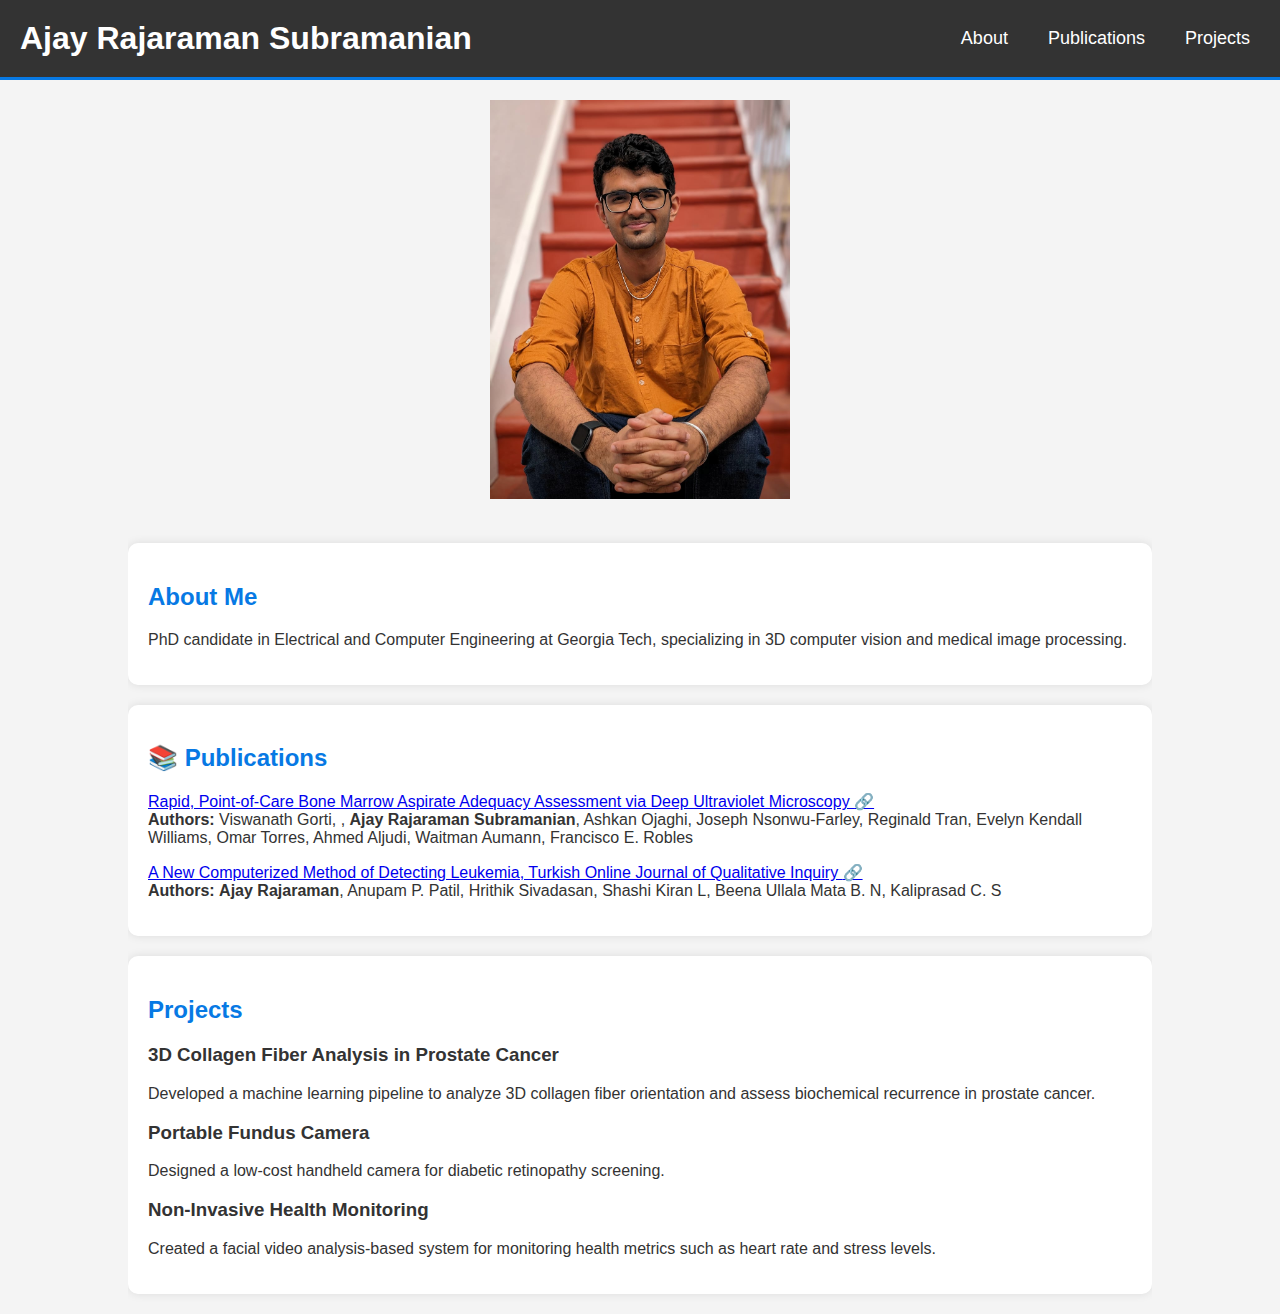
==== index.html @ 8e699221 "Update index.html" ====
<!DOCTYPE html>
<html lang="en">
<head>
    <meta charset="UTF-8">
    <meta name="viewport" content="width=device-width, initial-scale=1.0">
    <title>Ajay Rajaraman Subramanian</title>
    <style>
        body {
            font-family: Arial, sans-serif;
            margin: 0;
            padding: 0;
            background-color: #f4f4f4;
            color: #333;
        }
        .container {
            width: 80%;
            margin: auto;
            overflow: hidden;
        }
        header {
            background: #333;
            color: #fff;
            padding: 20px;
            border-bottom: #0779e4 3px solid;
            display: flex;
            justify-content: space-between;
            align-items: center;
        }
        header h1 {
            margin: 0;
        }
        .nav {
            display: flex;
            gap: 20px;
        }
        .nav a {
            color: #fff;
            text-decoration: none;
            font-size: 18px;
            padding: 5px 10px;
            border-radius: 5px;
        }
        .nav a:hover {
            background: #0779e4;
        }
        .profile {
            text-align: center;
            padding: 20px;
        }
        .profile img {
            width: 300px;
            height: auto;
            border-radius: 0;
        }
        .section {
            padding: 20px;
            background: white;
            margin: 20px 0;
            border-radius: 10px;
            box-shadow: 0px 0px 10px rgba(0, 0, 0, 0.1);
        }
        h2 {
            color: #0779e4;
        }
    </style>
</head>
<body>
    <header>
        <h1>Ajay Rajaraman Subramanian</h1>
        <nav class="nav">
            <a href="#about">About</a>
            <a href="#publications">Publications</a>
            <a href="#projects">Projects</a>
        </nav>
    </header>
    
    <div class="container">
        <div class="profile">
            <img src="Ajay photo.jpg" alt="Ajay Rajaraman">
        </div>
        
        <div id="about" class="section">
            <h2>About Me</h2>
            <p>PhD candidate in Electrical and Computer Engineering at Georgia Tech, specializing in 3D computer vision and medical image processing.</p>
        </div>
        
        <div id="publications" class="section">
    <h2>📚 Publications</h2>
    <div class="publication">
        <p>
            
            <a href="https://www.sciencedirect.com/science/article/pii/S0023683725000121" target="_blank">
                Rapid, Point-of-Care Bone Marrow Aspirate Adequacy Assessment via Deep Ultraviolet Microscopy
                <span class="icon">🔗</span>
            </a><br>
            <strong>Authors:</strong> Viswanath Gorti, , <strong>Ajay Rajaraman Subramanian</strong>, Ashkan Ojaghi, Joseph Nsonwu-Farley, Reginald Tran, Evelyn Kendall Williams, Omar Torres, Ahmed Aljudi, Waitman Aumann, Francisco E. Robles
        </p>
    </div>
    <div class="publication">
        <p>
            <a href="https://www.tojqi.net/index.php/journal/article/view/7413" target="_blank">
                A New Computerized Method of Detecting Leukemia, Turkish Online Journal of Qualitative Inquiry
                <span class="icon">🔗</span>
            </a><br>
            <strong>Authors:</strong> <strong>Ajay Rajaraman</strong>, Anupam P. Patil, Hrithik Sivadasan, Shashi Kiran L, Beena Ullala Mata B. N, Kaliprasad C. S
        </p>
    </div>
</div>

        
        <div id="projects" class="section">
            <h2>Projects</h2>
            <h3>3D Collagen Fiber Analysis in Prostate Cancer</h3>
            <p>Developed a machine learning pipeline to analyze 3D collagen fiber orientation and assess biochemical recurrence in prostate cancer.</p>
            
            <h3>Portable Fundus Camera</h3>
            <p>Designed a low-cost handheld camera for diabetic retinopathy screening.</p>
            
            <h3>Non-Invasive Health Monitoring</h3>
            <p>Created a facial video analysis-based system for monitoring health metrics such as heart rate and stress levels.</p>
        </div>
    </div>
</body>
</html>
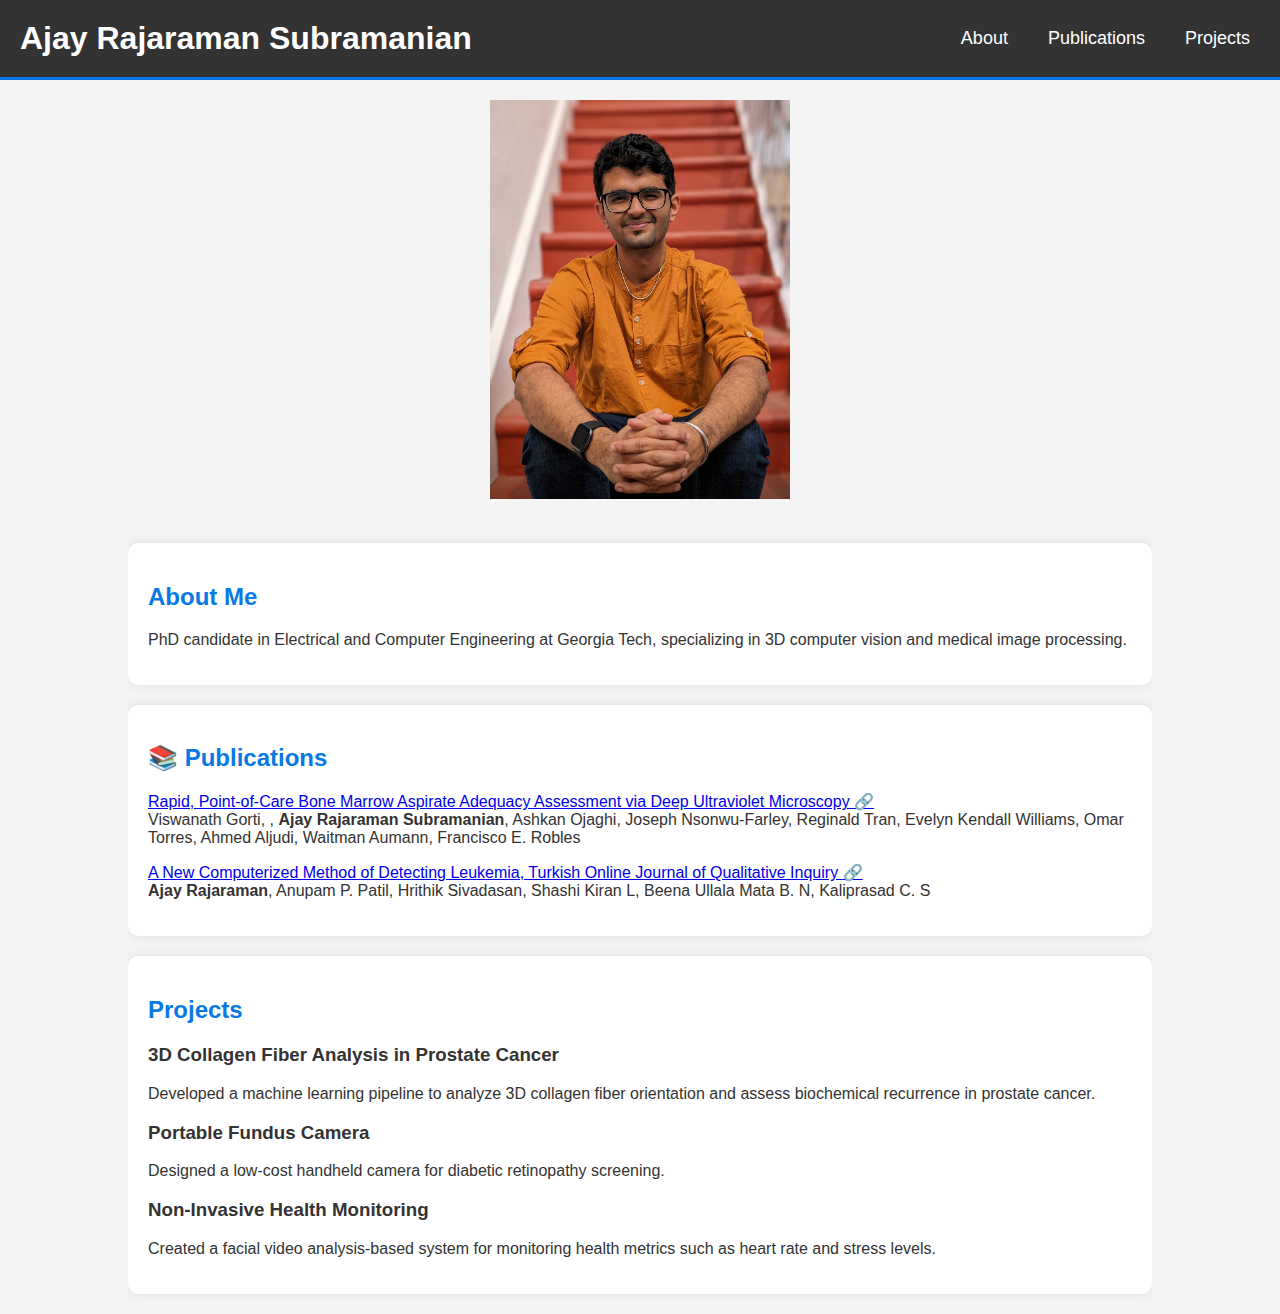
==== commit b85cd65b: "Update index.html" ====
--- a/index.html
+++ b/index.html
@@ -93,7 +93,7 @@
                 Rapid, Point-of-Care Bone Marrow Aspirate Adequacy Assessment via Deep Ultraviolet Microscopy
                 <span class="icon">🔗</span>
             </a><br>
-            <strong>Authors:</strong> Viswanath Gorti, , <strong>Ajay Rajaraman Subramanian</strong>, Ashkan Ojaghi, Joseph Nsonwu-Farley, Reginald Tran, Evelyn Kendall Williams, Omar Torres, Ahmed Aljudi, Waitman Aumann, Francisco E. Robles
+            Viswanath Gorti, , <strong>Ajay Rajaraman Subramanian</strong>, Ashkan Ojaghi, Joseph Nsonwu-Farley, Reginald Tran, Evelyn Kendall Williams, Omar Torres, Ahmed Aljudi, Waitman Aumann, Francisco E. Robles
         </p>
     </div>
     <div class="publication">
@@ -102,7 +102,7 @@
                 A New Computerized Method of Detecting Leukemia, Turkish Online Journal of Qualitative Inquiry
                 <span class="icon">🔗</span>
             </a><br>
-            <strong>Authors:</strong> <strong>Ajay Rajaraman</strong>, Anupam P. Patil, Hrithik Sivadasan, Shashi Kiran L, Beena Ullala Mata B. N, Kaliprasad C. S
+            <strong>Ajay Rajaraman</strong>, Anupam P. Patil, Hrithik Sivadasan, Shashi Kiran L, Beena Ullala Mata B. N, Kaliprasad C. S
         </p>
     </div>
 </div>
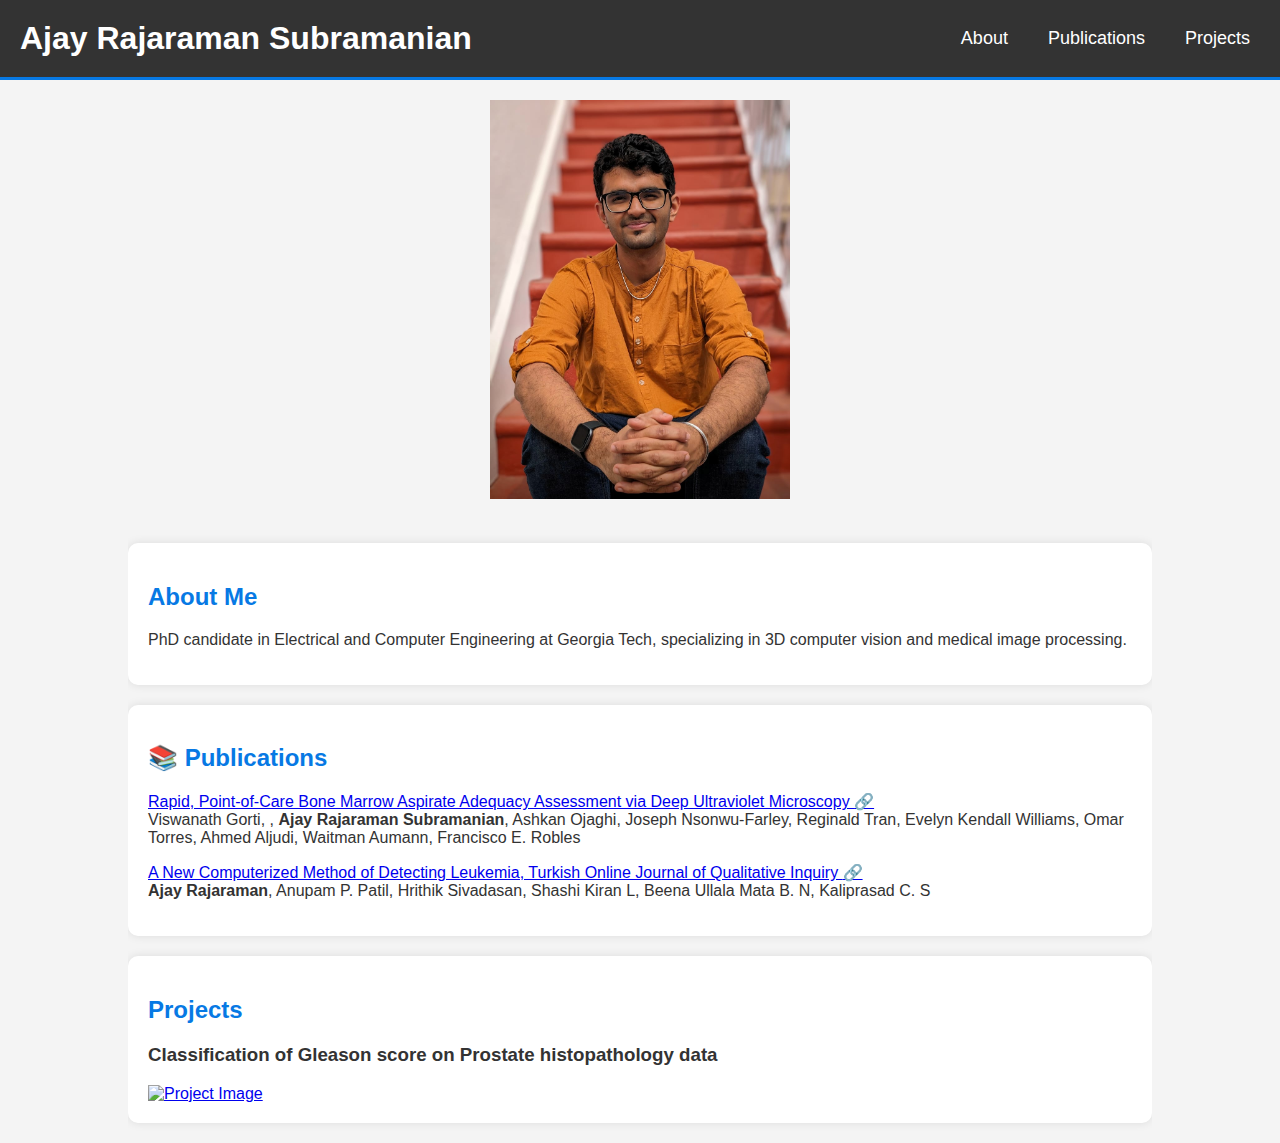
==== commit 93a9ea80: "Update index.html" ====
--- a/index.html
+++ b/index.html
@@ -109,16 +109,13 @@
 
         
         <div id="projects" class="section">
-            <h2>Projects</h2>
-            <h3>3D Collagen Fiber Analysis in Prostate Cancer</h3>
-            <p>Developed a machine learning pipeline to analyze 3D collagen fiber orientation and assess biochemical recurrence in prostate cancer.</p>
-            
-            <h3>Portable Fundus Camera</h3>
-            <p>Designed a low-cost handheld camera for diabetic retinopathy screening.</p>
-            
-            <h3>Non-Invasive Health Monitoring</h3>
-            <p>Created a facial video analysis-based system for monitoring health metrics such as heart rate and stress levels.</p>
-        </div>
+    <h2>Projects</h2>
+    
+    <h3>Classification of Gleason score on Prostate histopathology data</h3>
+    <a href="https://github.com/ajay-rajaraman-s/GLEAM-Gleason-Level-Evaluation-Assessment-Model" target="_blank">
+        <img src="project1.jpg" alt="Project Image" style="width:100%; height:auto;">
+    </a>
+</div>
     </div>
 </body>
 </html>
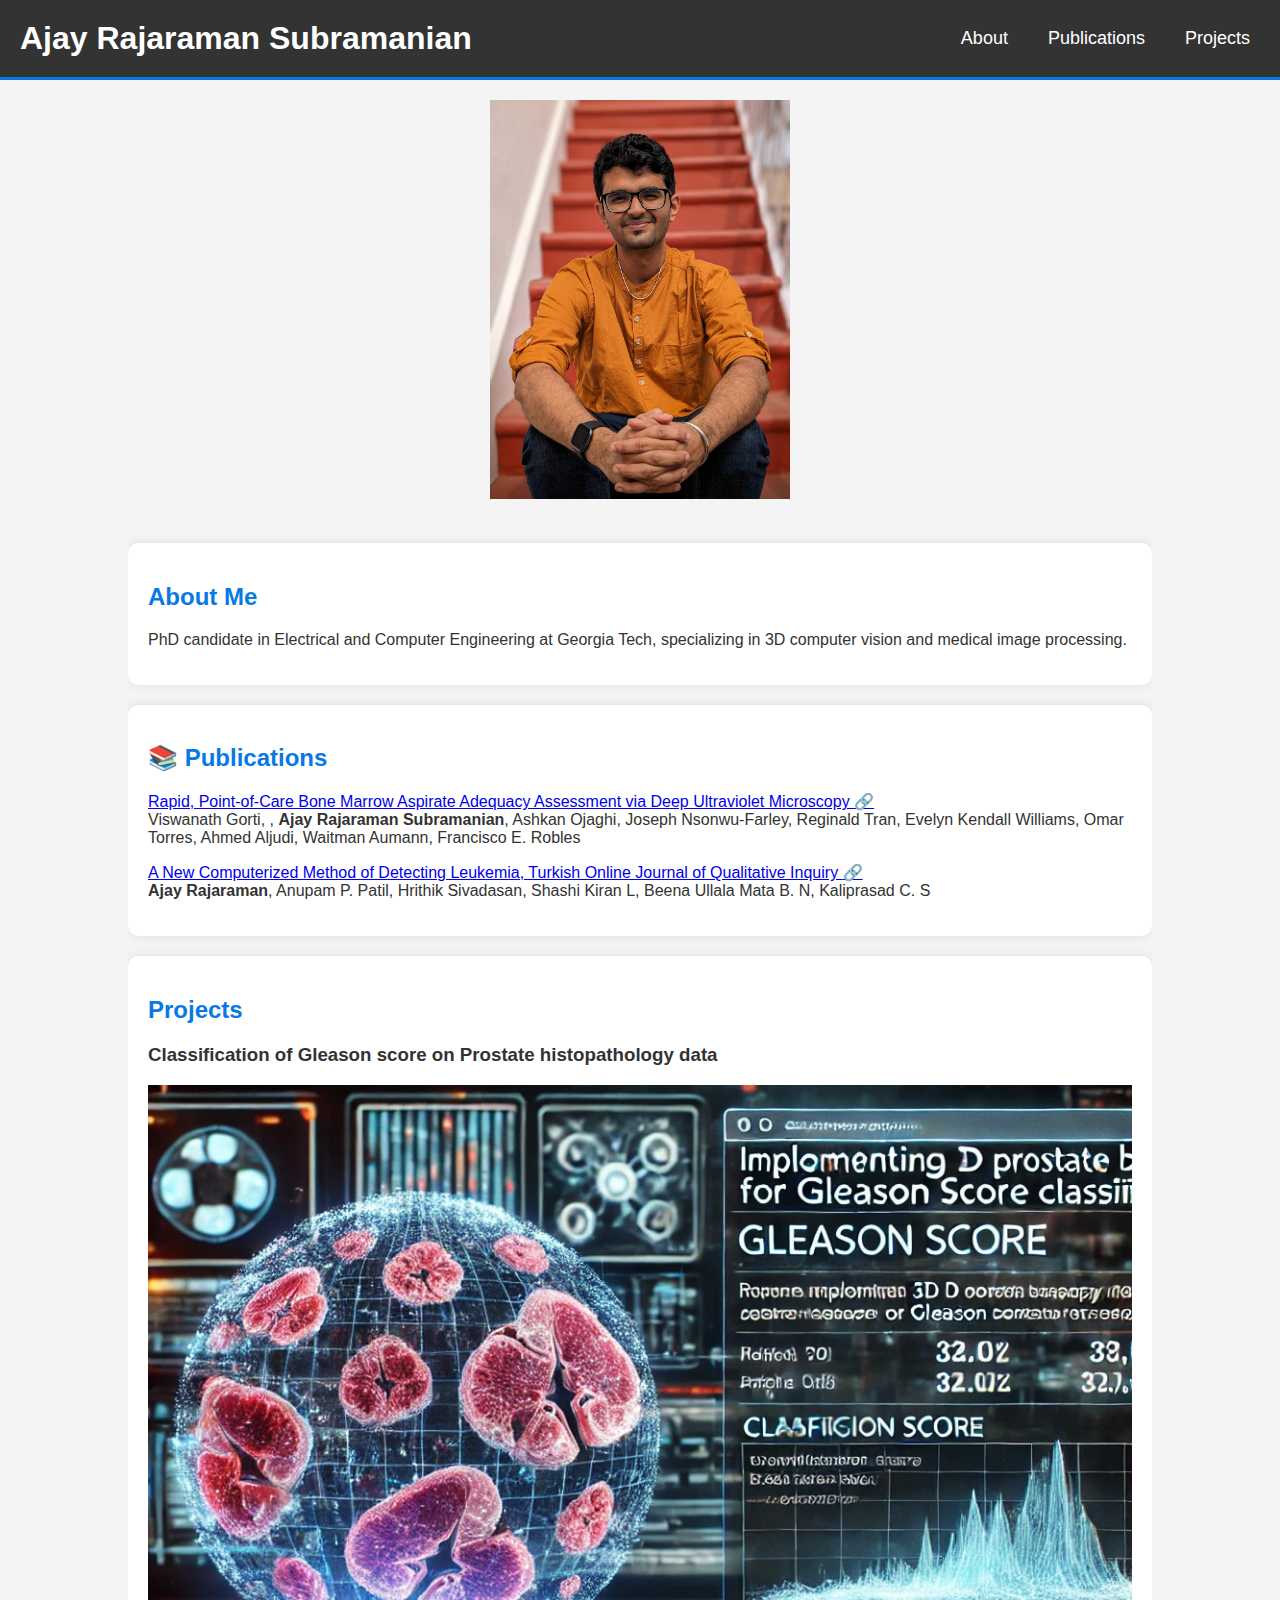
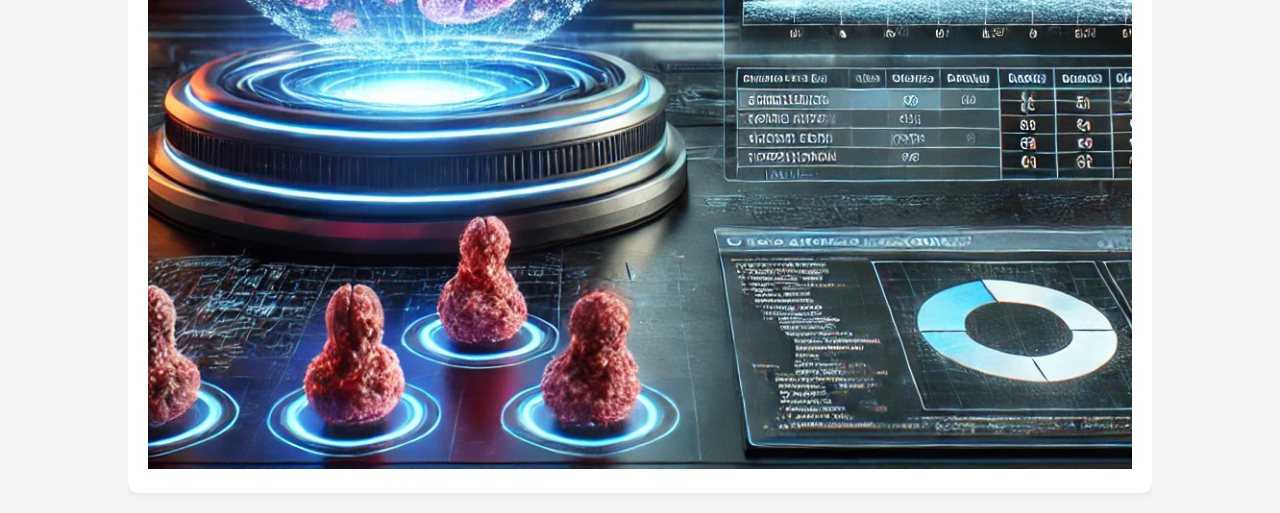
==== commit bd36418f: "Update index.html" ====
--- a/index.html
+++ b/index.html
@@ -113,7 +113,7 @@
     
     <h3>Classification of Gleason score on Prostate histopathology data</h3>
     <a href="https://github.com/ajay-rajaraman-s/GLEAM-Gleason-Level-Evaluation-Assessment-Model" target="_blank">
-        <img src="project1.jpg" alt="Project Image" style="width:100%; height:auto;">
+        <img src="Project1.jpg" alt="Project Image" style="width:100%; height:auto;">
     </a>
 </div>
     </div>
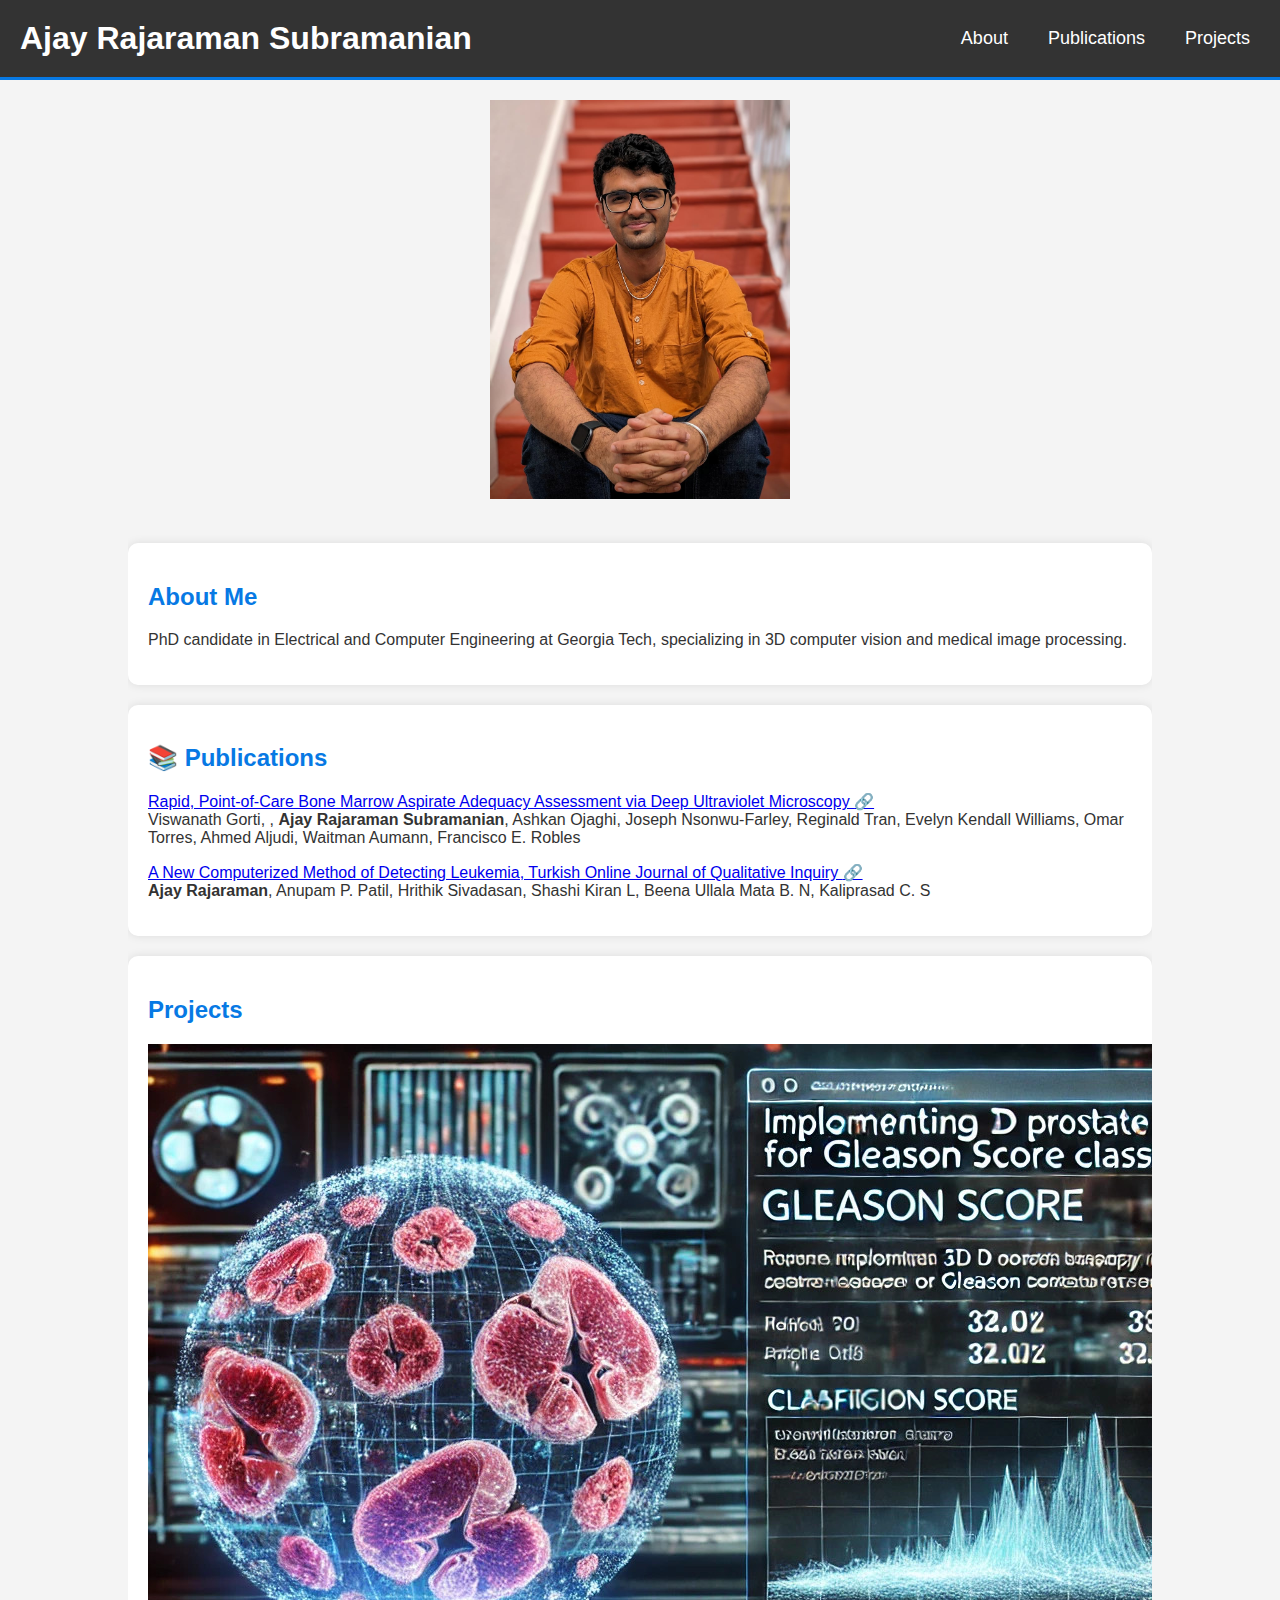
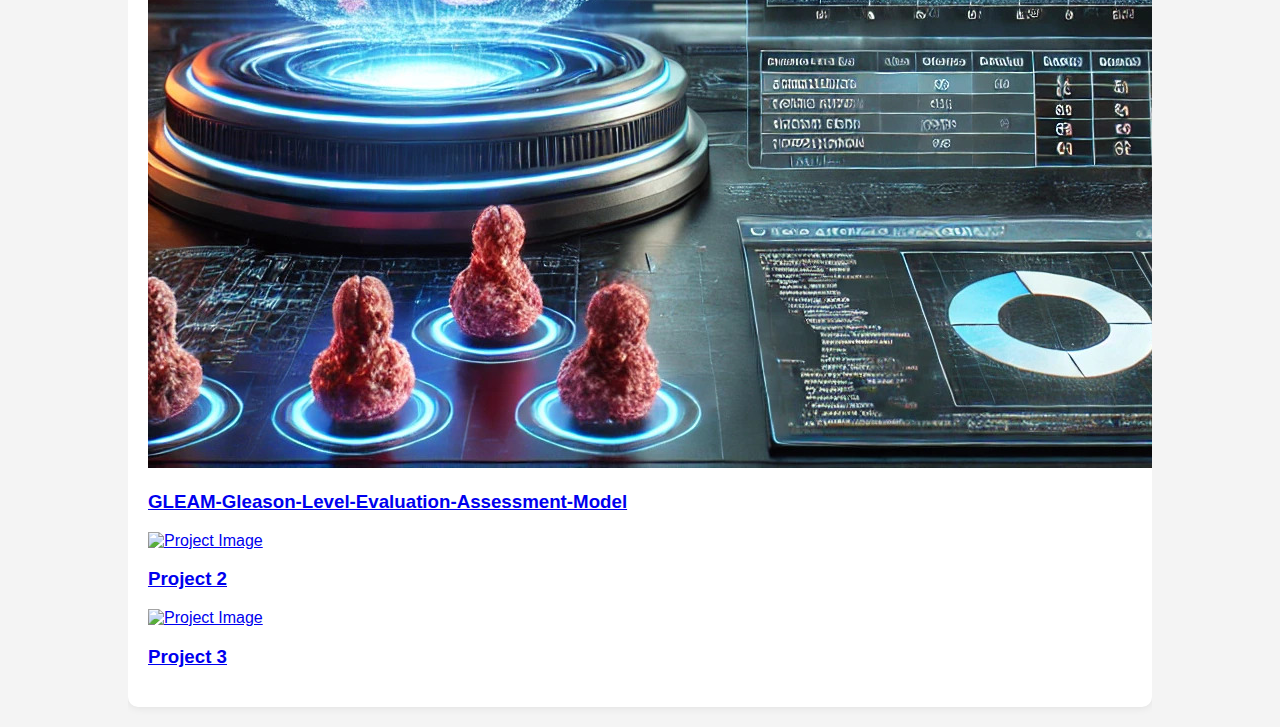
==== commit 493ea40a: "Update index.html" ====
--- a/index.html
+++ b/index.html
@@ -108,14 +108,36 @@
 </div>
 
         
-        <div id="projects" class="section">
+       <div id="projects" class="section">
     <h2>Projects</h2>
-    
-    <h3>Classification of Gleason score on Prostate histopathology data</h3>
-    <a href="https://github.com/ajay-rajaraman-s/GLEAM-Gleason-Level-Evaluation-Assessment-Model" target="_blank">
-        <img src="Project1.jpg" alt="Project Image" style="width:100%; height:auto;">
-    </a>
+
+    <div class="project-grid">
+        <div class="project-item">
+            <a href="https://github.com/ajay-rajaraman-s/GLEAM-Gleason-Level-Evaluation-Assessment-Model" target="_blank">
+                <img src="Project1.jpg" alt="Project Image">
+                <h3>GLEAM-Gleason-Level-Evaluation-Assessment-Model</h3>
+            </a>
+        </div>
+
+        <!-- Add more project items below in similar structure -->
+        <div class="project-item">
+            <a href="https://github.com/your-github-repo" target="_blank">
+                <img src="project2.jpg" alt="Project Image">
+                <h3>Project 2</h3>
+            </a>
+        </div>
+
+        <div class="project-item">
+            <a href="https://github.com/your-github-repo" target="_blank">
+                <img src="project3.jpg" alt="Project Image">
+                <h3>Project 3</h3>
+            </a>
+        </div>
+
+        <!-- More projects can be added here -->
+    </div>
 </div>
+
     </div>
 </body>
 </html>
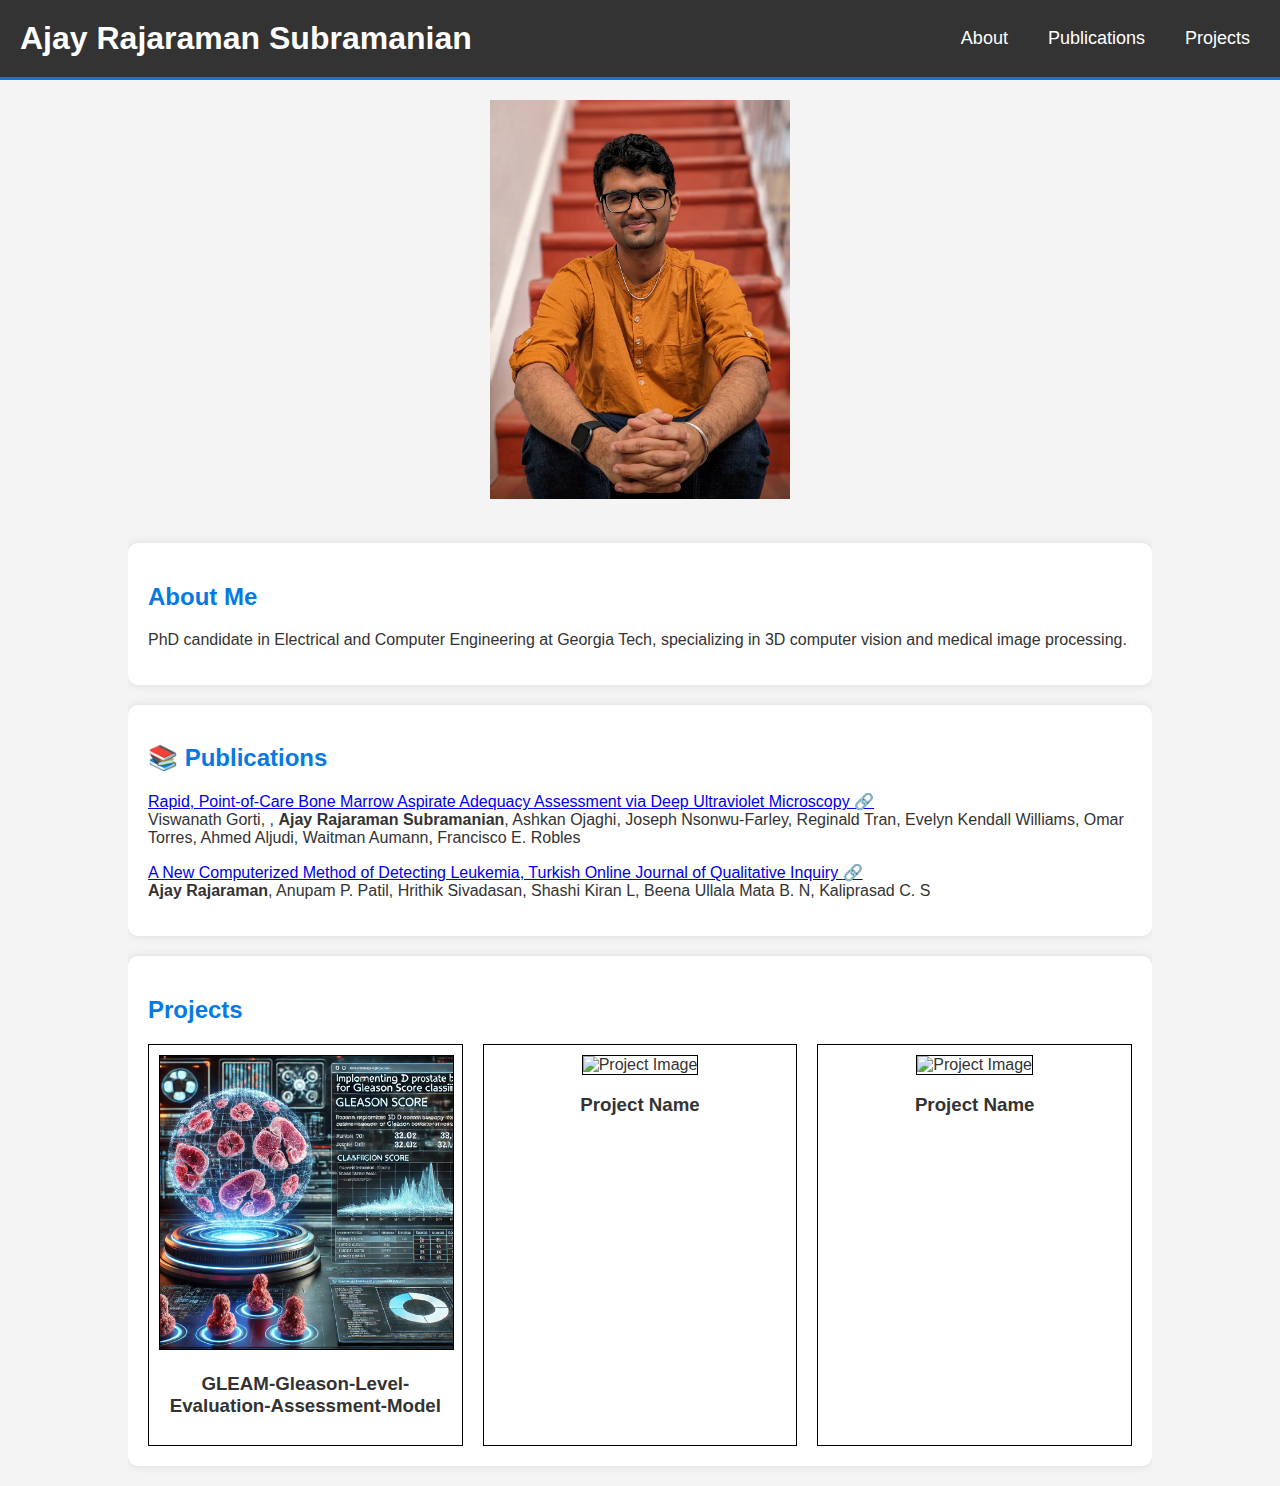
==== commit b94acdde: "Update index.html" ====
--- a/index.html
+++ b/index.html
@@ -108,35 +108,31 @@
 </div>
 
         
-       <div id="projects" class="section">
+      <div id="projects" class="section">
     <h2>Projects</h2>
 
-    <div class="project-grid">
-        <div class="project-item">
-            <a href="https://github.com/ajay-rajaraman-s/GLEAM-Gleason-Level-Evaluation-Assessment-Model" target="_blank">
-                <img src="Project1.jpg" alt="Project Image">
+    <div class="project-grid" style="display: grid; grid-template-columns: repeat(3, 1fr); gap: 20px; text-align: center;">
+        <!-- Project 1 -->
+        <div class="project-item" style="border: 1px solid black; padding: 10px;">
+            <a href="https://github.com/ajay-rajaraman-s/GLEAM-Gleason-Level-Evaluation-Assessment-Model" target="_blank" style="text-decoration: none; color: inherit;">
+                <img src="Project1.jpg" alt="Project Image" style="width: 100%; height: auto; border: 1px solid black;">
                 <h3>GLEAM-Gleason-Level-Evaluation-Assessment-Model</h3>
             </a>
         </div>
 
-        <!-- Add more project items below in similar structure -->
-        <div class="project-item">
-            <a href="https://github.com/your-github-repo" target="_blank">
-                <img src="project2.jpg" alt="Project Image">
-                <h3>Project 2</h3>
-            </a>
+        <!-- Placeholder for additional projects -->
+        <div class="project-item" style="border: 1px solid black; padding: 10px;">
+            <img src="" alt="Project Image" style="width: 100%; height: auto; border: 1px solid black;">
+            <h3>Project Name</h3>
         </div>
 
-        <div class="project-item">
-            <a href="https://github.com/your-github-repo" target="_blank">
-                <img src="project3.jpg" alt="Project Image">
-                <h3>Project 3</h3>
-            </a>
+        <div class="project-item" style="border: 1px solid black; padding: 10px;">
+            <img src="" alt="Project Image" style="width: 100%; height: auto; border: 1px solid black;">
+            <h3>Project Name</h3>
         </div>
-
-        <!-- More projects can be added here -->
     </div>
 </div>
+
 
     </div>
 </body>
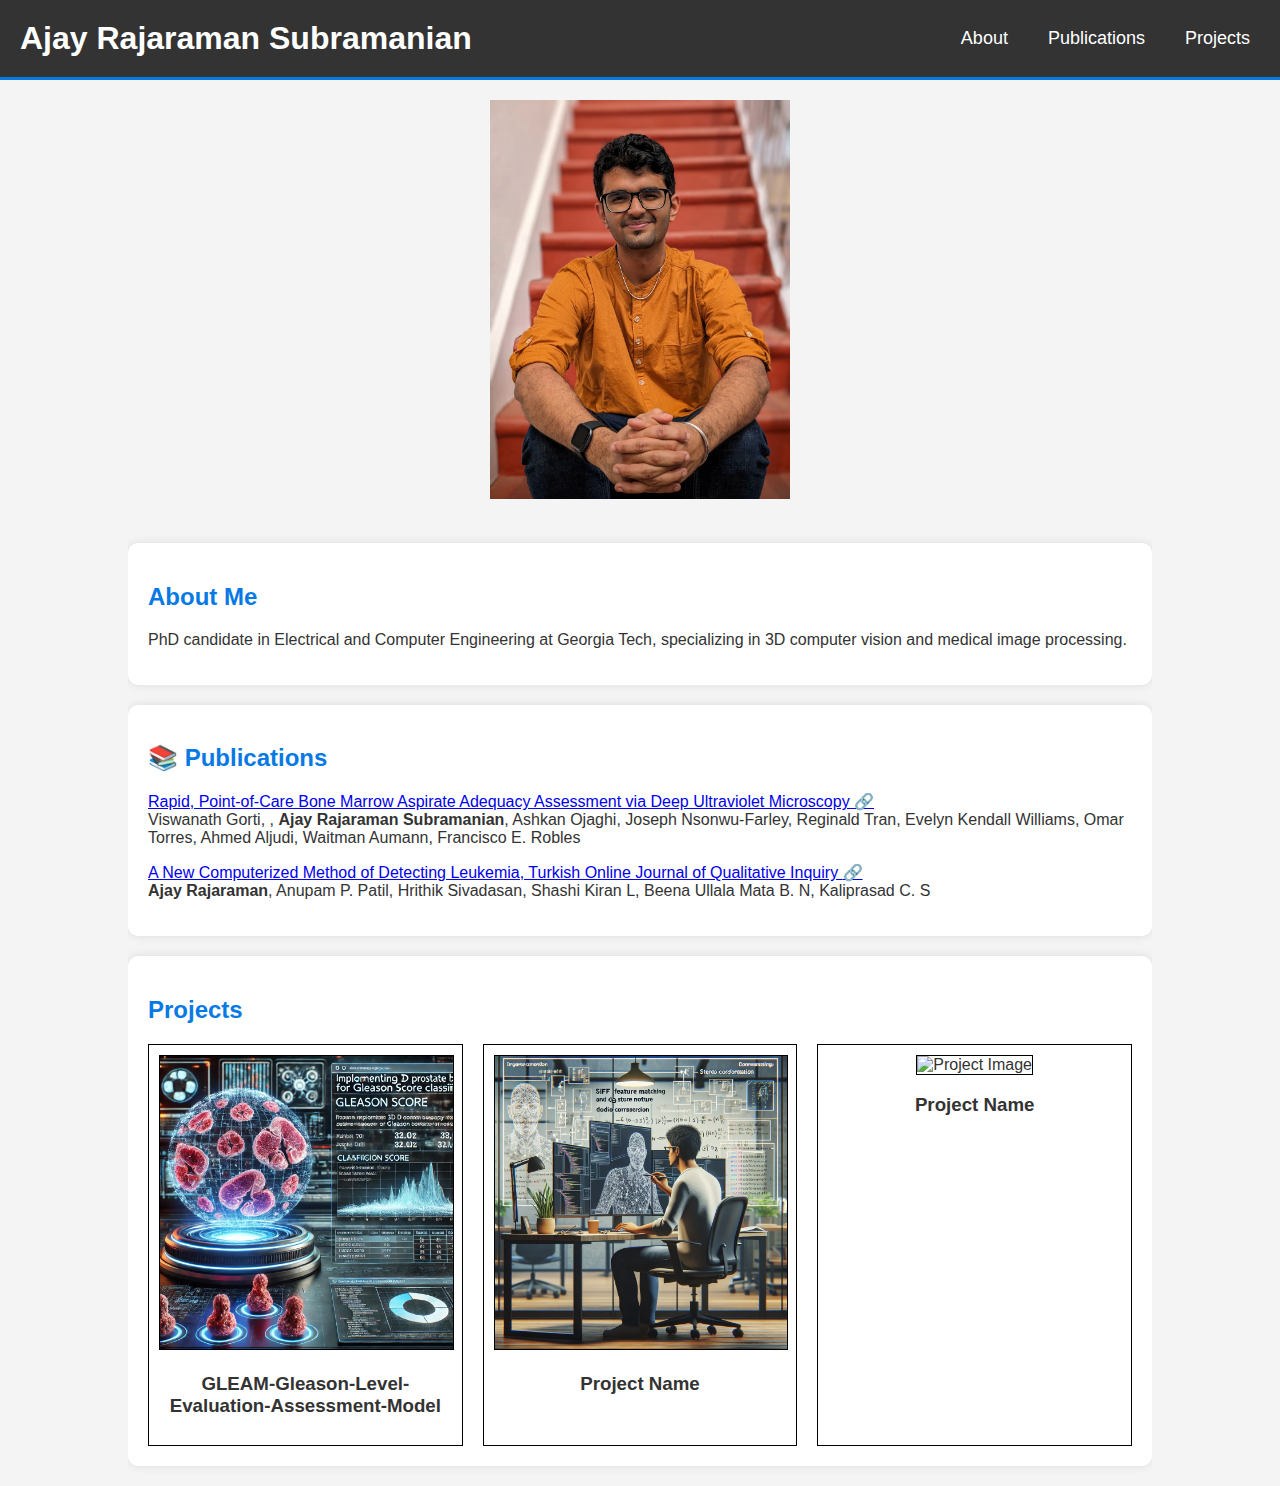
==== commit 48c9e6f1: "Update index.html" ====
--- a/index.html
+++ b/index.html
@@ -122,7 +122,7 @@
 
         <!-- Placeholder for additional projects -->
         <div class="project-item" style="border: 1px solid black; padding: 10px;">
-            <img src="" alt="Project Image" style="width: 100%; height: auto; border: 1px solid black;">
+            <img src="Project2.jpeg" alt="Project Image" style="width: 100%; height: auto; border: 1px solid black;">
             <h3>Project Name</h3>
         </div>
 
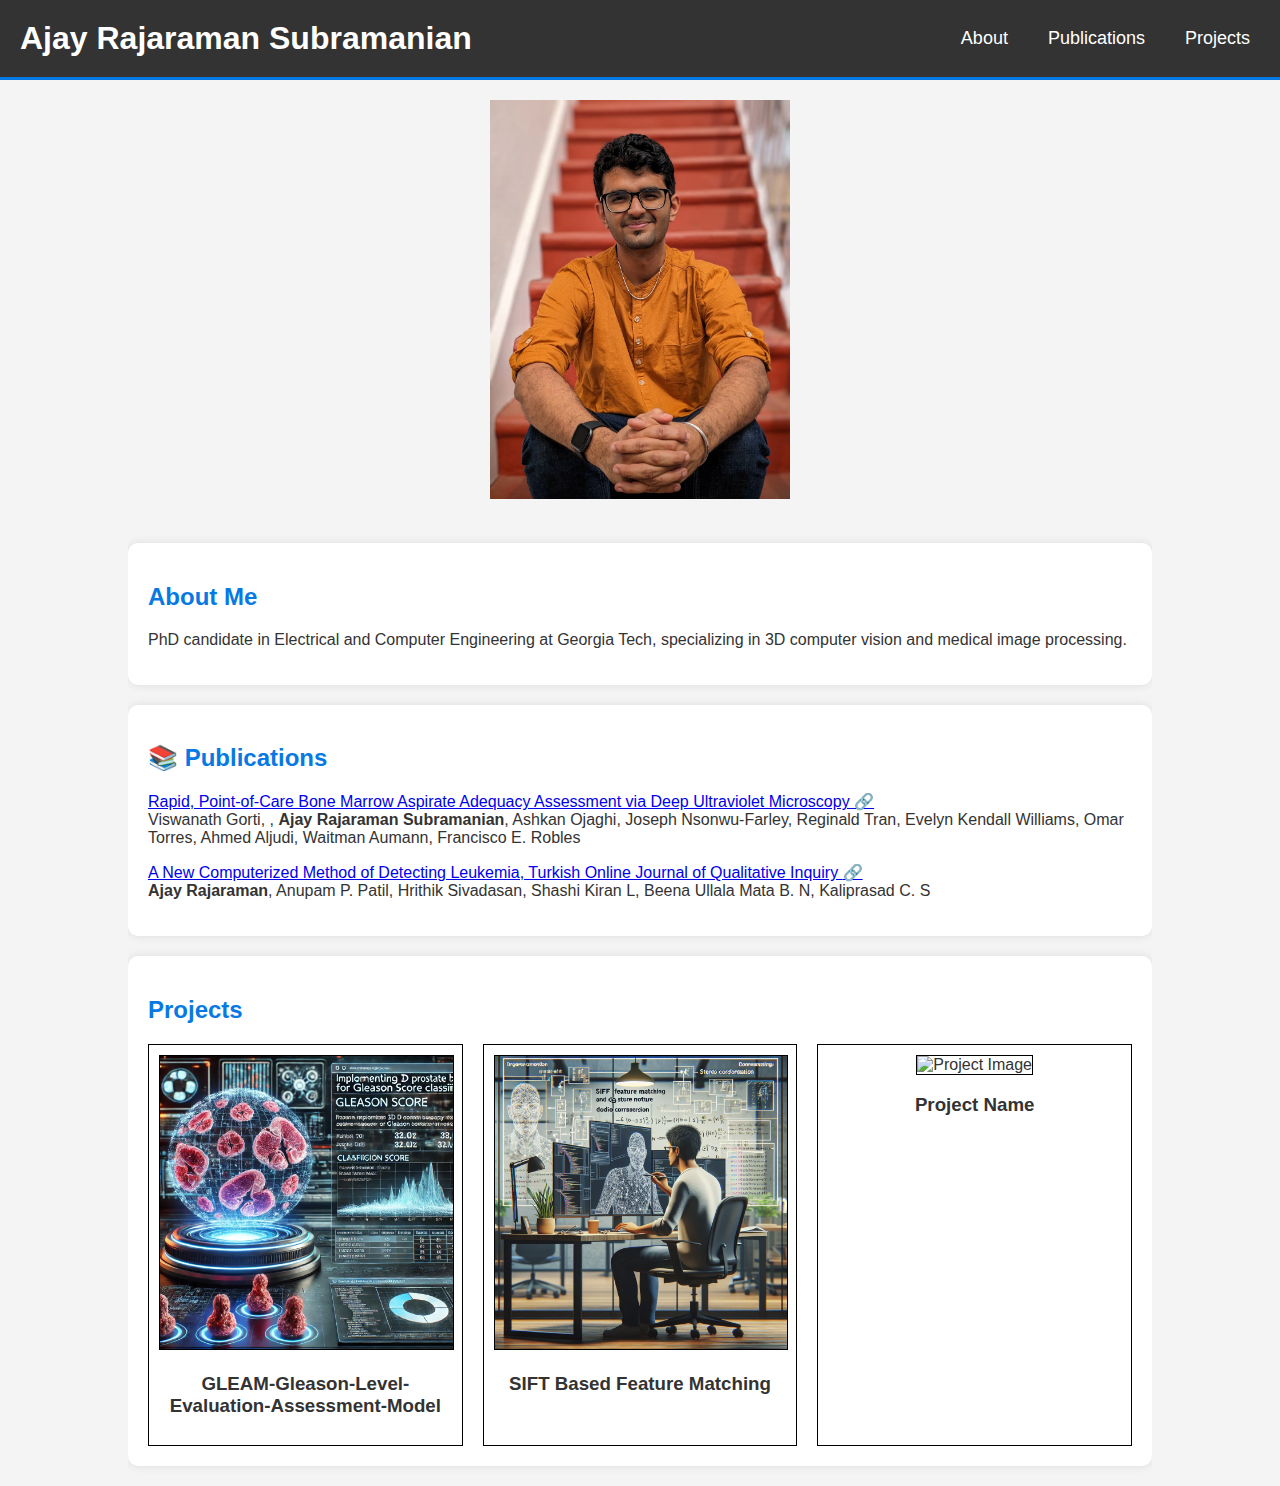
==== commit 5f00130f: "Update index.html" ====
--- a/index.html
+++ b/index.html
@@ -123,7 +123,7 @@
         <!-- Placeholder for additional projects -->
         <div class="project-item" style="border: 1px solid black; padding: 10px;">
             <img src="Project2.jpeg" alt="Project Image" style="width: 100%; height: auto; border: 1px solid black;">
-            <h3>Project Name</h3>
+            <h3>SIFT Based Feature Matching</h3>
         </div>
 
         <div class="project-item" style="border: 1px solid black; padding: 10px;">
